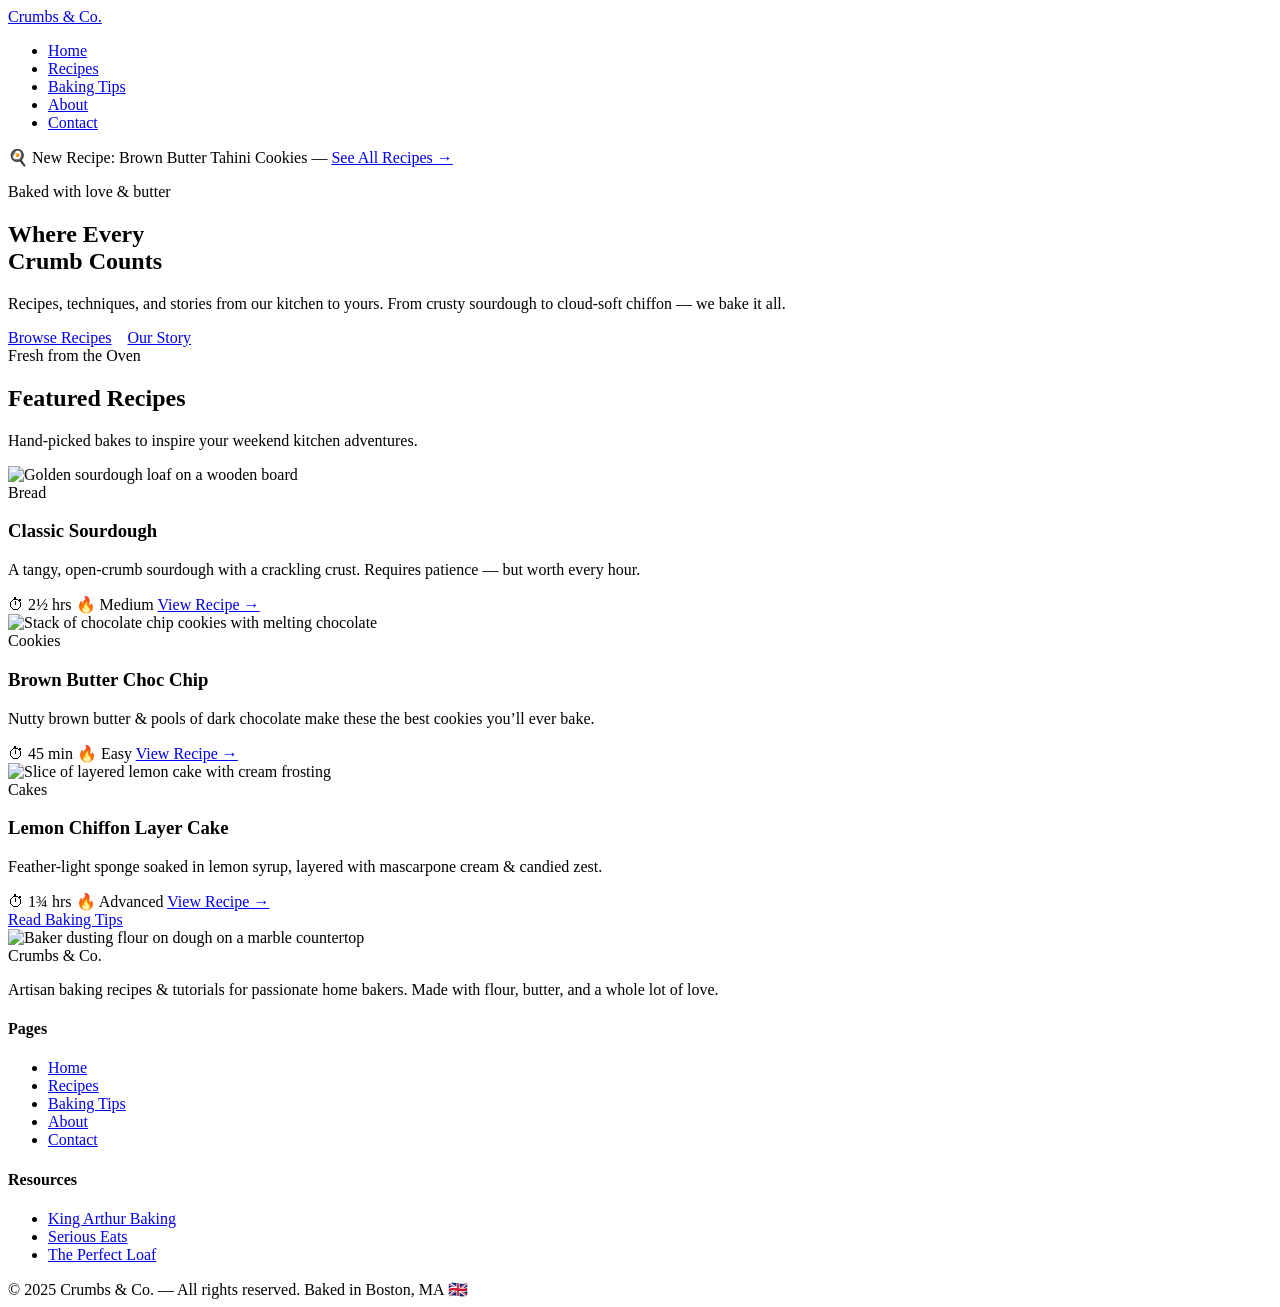
==== index.html @ 036ce7d6 "Add files via upload" ====
<!DOCTYPE html>
<!-- index.html — Homepage for Crumbs & Co. baking website -->
<html lang="en">
<head>
  <!-- Viewport meta tag for responsive/accessible design -->
  <meta charset="UTF-8" />
  <meta name="viewport" content="width=device-width, initial-scale=1.0" />
  <meta name="description" content="Crumbs &amp; Co. &mdash; Artisan baking recipes, tips, and tutorials for home bakers." />
  <title>Crumbs &amp; Co. &mdash; Home</title>

  <!-- External CSS only — no embedded or inline styles -->
  <link rel="stylesheet" href="style.css" />
</head>
<body>

  <!-- ===== SITE HEADER & NAVIGATION BAR ===== -->
  <!-- Working navigation bar linking to all pages -->
  <header class="site-header">
    <nav class="nav" aria-label="Main navigation">
      <!-- Internal link to homepage (logo) -->
      <a href="index.html" class="nav__logo">Crumbs &amp; Co.</a>

      <ul class="nav__links" role="list">
        <!-- Internal links to all subpages -->
        <li><a href="index.html" class="active" aria-current="page">Home</a></li>
        <li><a href="recipes.html">Recipes</a></li>
        <li><a href="tips.html">Baking Tips</a></li>
        <li><a href="about.html">About</a></li>
        <li><a href="contact.html">Contact</a></li>
      </ul>
    </nav>
  </header>

  <!-- ===== ANNOUNCEMENT BANNER ===== -->
  <!-- Uses special character reference &mdash; -->
  <div class="callout-banner" role="banner">
    &#127859; New Recipe: Brown Butter Tahini Cookies &mdash;
    <a href="recipes.html">See All Recipes &rarr;</a>
  </div>

  <!-- ===== HERO SECTION ===== -->
  <section class="hero" aria-label="Welcome">
    <div class="hero__inner">
      <!-- Special character: &amp; used in tagline -->
      <p class="hero__eyebrow">Baked with love &amp; butter</p>
      <h1>Where Every<br />Crumb Counts</h1>
      <p class="hero__sub">
        Recipes, techniques, and stories from our kitchen to yours.
        From crusty sourdough to cloud-soft chiffon &mdash; we bake it all.
      </p>
      <!-- Internal link button -->
      <a href="recipes.html" class="btn">Browse Recipes</a>
      &nbsp;&nbsp;
      <!-- Internal link button -->
      <a href="about.html" class="btn btn--outline" style="">Our Story</a>
    </div>
  </section>

  <!-- ===== MAIN CONTENT ===== -->
  <main id="main-content">

    <!-- Featured Recipes Section -->
    <section class="section">
      <div class="container">
        <div class="section-header">
          <span class="section-header__label">Fresh from the Oven</span>
          <h2>Featured Recipes</h2>
          <p>Hand-picked bakes to inspire your weekend kitchen adventures.</p>
        </div>

        <!-- Card grid — content blocks positioned using CSS grid -->
        <div class="card-grid">

          <!-- Recipe Card 1 — uses Unsplash image -->
          <article class="card">
            <div class="card__img-wrap">
              <img
                class="card__img"
                src="https://images.unsplash.com/photo-1509440159596-0249088772ff?w=600&q=80"
                alt="Golden sourdough loaf on a wooden board"
              />
            </div>
            <div class="card__body">
              <span class="card__tag">Bread</span>
              <h3 class="card__title">Classic Sourdough</h3>
              <p class="card__desc">
                A tangy, open-crumb sourdough with a crackling crust.
                Requires patience &mdash; but worth every hour.
              </p>
              <div class="card__meta">
                <!-- Special character: &frac12; for ½ -->
                <span>&#9201; 2&frac12; hrs</span>
                <span>&#128293; Medium</span>
                <!-- Internal link to Recipes page -->
                <a href="recipes.html">View Recipe &rarr;</a>
              </div>
            </div>
          </article>

          <!-- Recipe Card 2 -->
          <article class="card">
            <div class="card__img-wrap">
              <img
                class="card__img"
                src="https://images.unsplash.com/photo-1558961363-fa8fdf82db35?w=600&q=80"
                alt="Stack of chocolate chip cookies with melting chocolate"
              />
            </div>
            <div class="card__body">
              <span class="card__tag">Cookies</span>
              <h3 class="card__title">Brown Butter Choc Chip</h3>
              <p class="card__desc">
                Nutty brown butter &amp; pools of dark chocolate make these
                the best cookies you&rsquo;ll ever bake.
              </p>
              <div class="card__meta">
                <span>&#9201; 45 min</span>
                <span>&#128293; Easy</span>
                <a href="recipes.html">View Recipe &rarr;</a>
              </div>
            </div>
          </article>

          <!-- Recipe Card 3 -->
          <article class="card">
            <div class="card__img-wrap">
              <img
                class="card__img"
                src="https://images.unsplash.com/photo-1565958011703-44f9829ba187?w=600&q=80"
                alt="Slice of layered lemon cake with cream frosting"
              />
            </div>
            <div class="card__body">
              <span class="card__tag">Cakes</span>
              <h3 class="card__title">Lemon Chiffon Layer Cake</h3>
              <p class="card__desc">
                Feather-light sponge soaked in lemon syrup, layered with
                mascarpone cream &amp; candied zest.
              </p>
              <div class="card__meta">
                <!-- Special character: &frac34; for ¾ -->
                <span>&#9201; 1&frac34; hrs</span>
                <span>&#128293; Advanced</span>
                <a href="recipes.html">View Recipe &rarr;</a>
              </div>
            </div>
          </article>

        </div><!-- /.card-grid -->
      </div>
    </section>

    
            <!-- Internal link -->
            <a href="tips.html" class="btn">Read Baking Tips</a>
          </div>
          <div>
            <img
              src="https://images.unsplash.com/photo-1556909211-36987daf7b4d?w=700&q=80"
              alt="Baker dusting flour on dough on a marble countertop"
            />
          </div>
        </div>
      </div>
    </section>
    

  <!-- ===== SITE FOOTER ===== -->
  <footer class="site-footer">
    <div class="footer-grid">
      <!-- Brand blurb -->
      <div class="footer-brand">
        <span class="footer-brand__logo">Crumbs &amp; Co.</span>
        <p>Artisan baking recipes &amp; tutorials for passionate home bakers.
           Made with flour, butter, and a whole lot of love.</p>
      </div>
      <!-- Internal navigation links in footer -->
      <div class="footer-col">
        <h4>Pages</h4>
        <ul>
          <li><a href="index.html">Home</a></li>
          <li><a href="recipes.html">Recipes</a></li>
          <li><a href="tips.html">Baking Tips</a></li>
          <li><a href="about.html">About</a></li>
          <li><a href="contact.html">Contact</a></li>
        </ul>
      </div>
      <!-- External resource links -->
      <div class="footer-col">
        <h4>Resources</h4>
        <ul>
          <li>
            <a href="https://www.kingarthurbaking.com" target="_blank" rel="noopener noreferrer">
              King Arthur Baking
            </a>
          </li>
          <li>
            <a href="https://www.seriouseats.com/baking" target="_blank" rel="noopener noreferrer">
              Serious Eats
            </a>
          </li>
          <li>
            <a href="https://www.theperfectloaf.com" target="_blank" rel="noopener noreferrer">
              The Perfect Loaf
            </a>
          </li>
        </ul>
      </div>
    </div>
    <div class="footer-bottom">
      <!-- Special characters: &copy; and &mdash; -->
      <span>&copy; 2025 Crumbs &amp; Co. &mdash; All rights reserved.</span>
      <span>Baked in Boston, MA &#127468;&#127463;</span>
    </div>
  </footer>

</body>
</html>
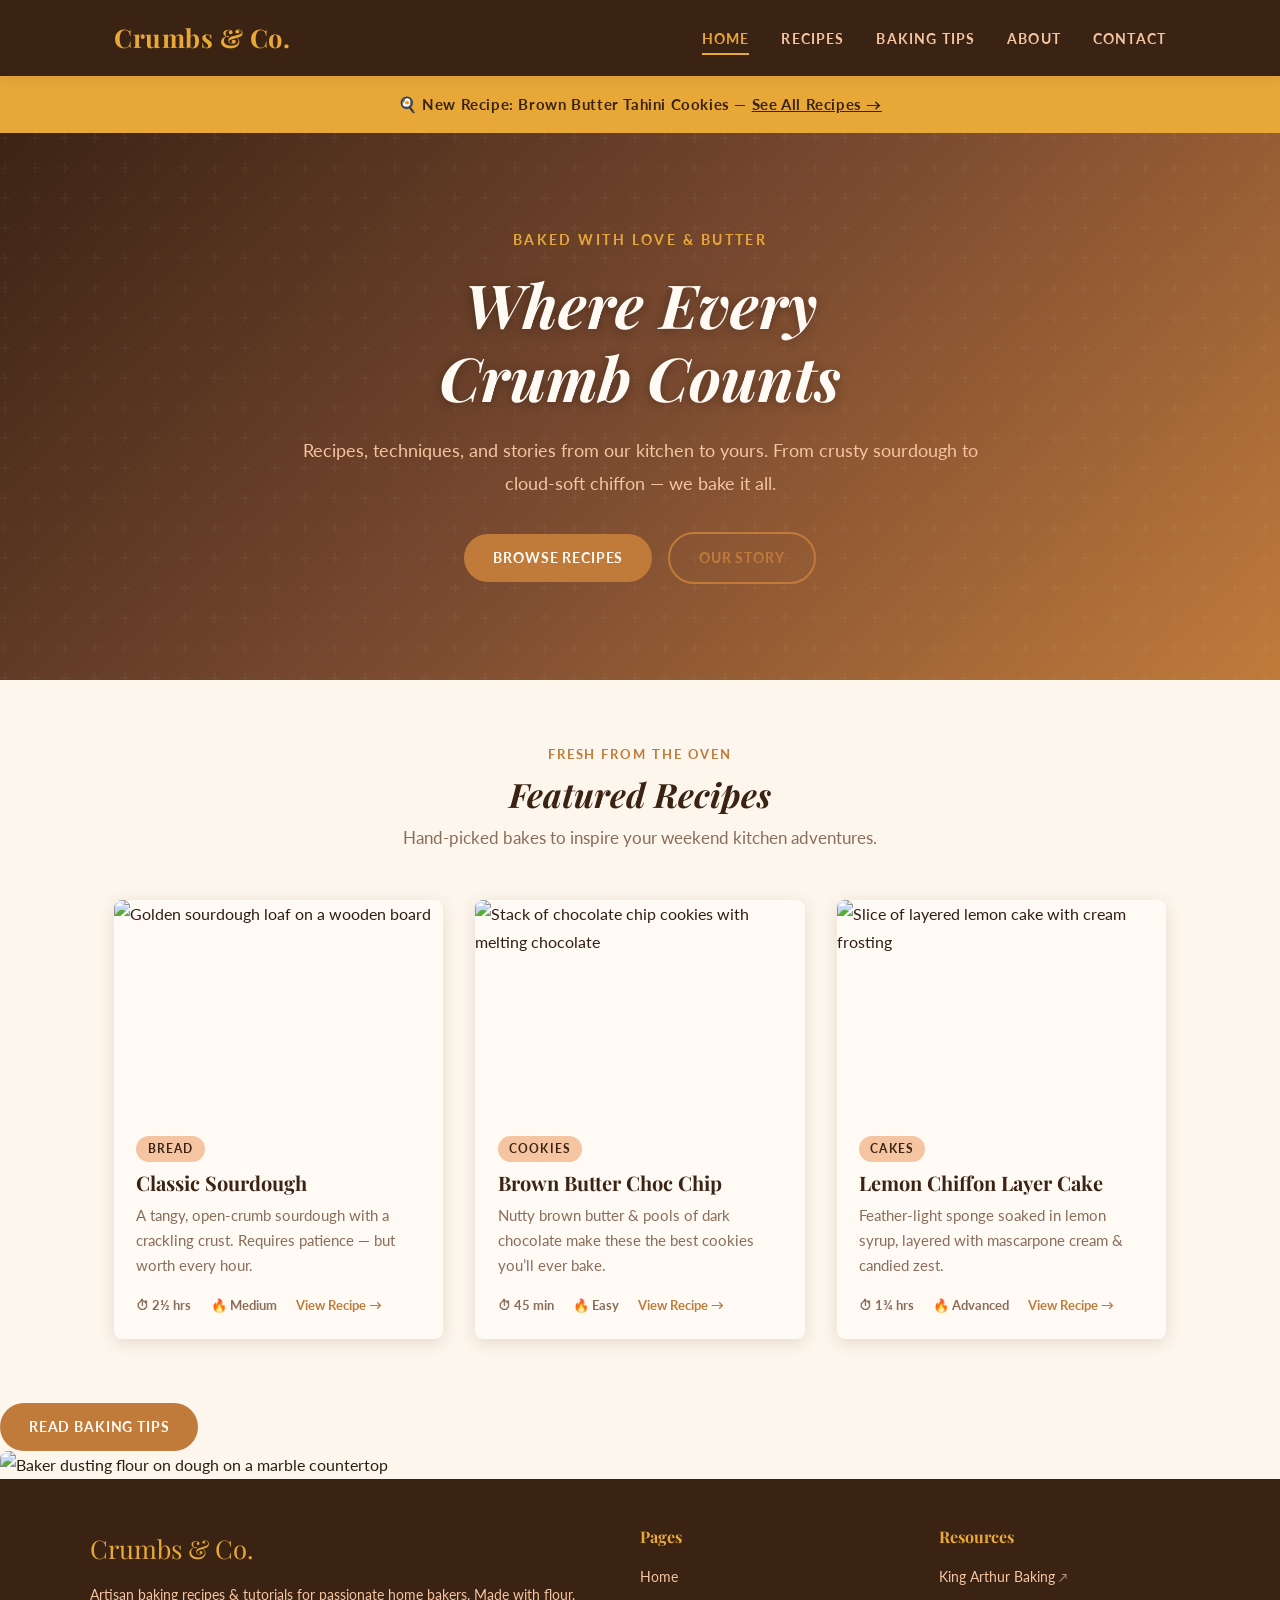
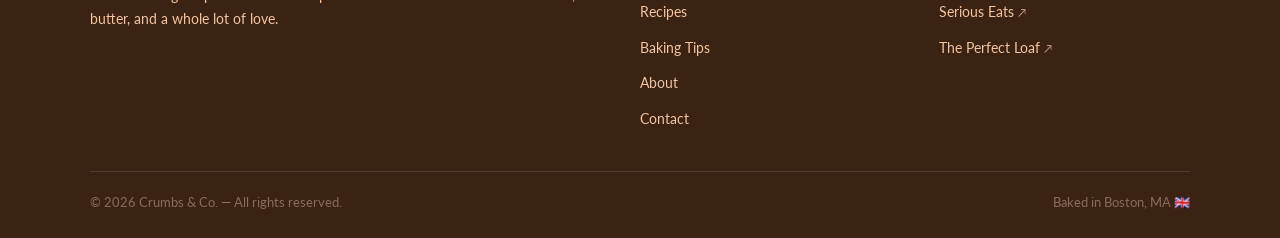
==== commit ca7b8f51: "Update copyright year from 2025 to 2026" ====
--- a/index.html
+++ b/index.html
@@ -209,7 +209,7 @@
     </div>
     <div class="footer-bottom">
       <!-- Special characters: &copy; and &mdash; -->
-      <span>&copy; 2025 Crumbs &amp; Co. &mdash; All rights reserved.</span>
+      <span>&copy; 2026 Crumbs &amp; Co. &mdash; All rights reserved.</span>
       <span>Baked in Boston, MA &#127468;&#127463;</span>
     </div>
   </footer>
--- a/style.css
+++ b/style.css
@@ -0,0 +1,826 @@
+/* ============================================
+   CRUMBS & CO. — Main Stylesheet
+   External CSS file used by all pages
+   ============================================ */
+
+/* ---------- Google Fonts Import ---------- */
+@import url('https://fonts.googleapis.com/css2?family=Playfair+Display:ital,wght@0,400;0,700;1,400&family=Lato:wght@300;400;700&display=swap');
+
+/* ---------- CSS Variables (Design Tokens) ---------- */
+:root {
+  --cream:      #fdf6ec;
+  --warm-white: #fffaf4;
+  --brown:      #5c3d2e;
+  --dark-brown: #3b2314;
+  --caramel:    #c07b3b;
+  --gold:       #e8a838;
+  --blush:      #f5c4a1;
+  --text:       #2e1e14;
+  --muted:      #8a6c5a;
+  --border:     #e0cbba;
+  --shadow:     rgba(92, 61, 46, 0.15);
+  --font-display: 'Playfair Display', Georgia, serif;
+  --font-body:    'Lato', Helvetica, sans-serif;
+  --max-width: 1100px;
+  --radius: 8px;
+  --transition: 0.25s ease;
+}
+
+/* ---------- Reset & Base ---------- */
+*, *::before, *::after {
+  box-sizing: border-box;
+  margin: 0;
+  padding: 0;
+}
+
+html {
+  /* Viewport meta is in each HTML file; font-size set here */
+  font-size: 16px;
+  scroll-behavior: smooth;
+}
+
+body {
+  font-family: var(--font-body);
+  background-color: var(--cream);
+  color: var(--text);
+  line-height: 1.7;
+  min-height: 100vh;
+  display: flex;
+  flex-direction: column;
+}
+
+img {
+  max-width: 100%;
+  height: auto;
+  display: block;
+  border-radius: var(--radius);
+}
+
+a {
+  color: var(--caramel);
+  text-decoration: none;
+  transition: color var(--transition);
+}
+
+/* Hover pseudo-class — accessibility requirement */
+a:hover {
+  color: var(--dark-brown);
+  text-decoration: underline;
+}
+
+ul {
+  list-style: none;
+}
+
+/* ---------- Typography ---------- */
+h1, h2, h3, h4 {
+  font-family: var(--font-display);
+  color: var(--dark-brown);
+  line-height: 1.2;
+}
+
+h1 { font-size: 3rem; }
+h2 { font-size: 2.1rem; margin-bottom: 0.5rem; }
+h3 { font-size: 1.5rem; margin-bottom: 0.4rem; }
+h4 { font-size: 1.15rem; }
+
+p { margin-bottom: 1rem; }
+
+/* ---------- Layout Utilities ---------- */
+.container {
+  max-width: var(--max-width);
+  margin: 0 auto;
+  padding: 0 1.5rem;
+}
+
+.section {
+  padding: 4rem 0;
+}
+
+.section--alt {
+  background-color: var(--warm-white);
+}
+
+/* ---------- Navigation Bar ---------- */
+/* Working navigation bar that links to all pages */
+.site-header {
+  background-color: var(--dark-brown);
+  position: sticky;
+  top: 0;
+  z-index: 100;
+  box-shadow: 0 2px 12px var(--shadow);
+}
+
+.nav {
+  display: flex;
+  align-items: center;
+  justify-content: space-between;
+  padding: 1rem 1.5rem;
+  max-width: var(--max-width);
+  margin: 0 auto;
+}
+
+/* Site logo / brand */
+.nav__logo {
+  font-family: var(--font-display);
+  font-size: 1.6rem;
+  color: var(--gold);
+  font-weight: 700;
+  letter-spacing: 0.02em;
+}
+
+.nav__logo:hover {
+  color: var(--blush);
+  text-decoration: none;
+}
+
+/* Nav links list */
+.nav__links {
+  display: flex;
+  gap: 2rem;
+  align-items: center;
+}
+
+.nav__links a {
+  color: var(--blush);
+  font-family: var(--font-body);
+  font-weight: 700;
+  font-size: 0.9rem;
+  letter-spacing: 0.08em;
+  text-transform: uppercase;
+  padding: 0.4rem 0;
+  border-bottom: 2px solid transparent;
+  transition: color var(--transition), border-color var(--transition);
+}
+
+/* Hover state for nav links */
+.nav__links a:hover {
+  color: var(--gold);
+  border-bottom-color: var(--gold);
+  text-decoration: none;
+}
+
+/* Active page indicator */
+.nav__links a.active {
+  color: var(--gold);
+  border-bottom-color: var(--gold);
+}
+
+/* ---------- Buttons ---------- */
+.btn {
+  display: inline-block;
+  background-color: var(--caramel);
+  color: var(--warm-white);
+  font-family: var(--font-body);
+  font-weight: 700;
+  font-size: 0.9rem;
+  letter-spacing: 0.06em;
+  text-transform: uppercase;
+  padding: 0.75rem 1.8rem;
+  border-radius: 40px;
+  border: none;
+  cursor: pointer;
+  transition: background-color var(--transition), transform var(--transition), box-shadow var(--transition);
+}
+
+/* Hover pseudo-class for buttons */
+.btn:hover {
+  background-color: var(--dark-brown);
+  color: var(--gold);
+  transform: translateY(-2px);
+  box-shadow: 0 6px 18px var(--shadow);
+  text-decoration: none;
+}
+
+.btn--outline {
+  background-color: transparent;
+  border: 2px solid var(--caramel);
+  color: var(--caramel);
+}
+
+.btn--outline:hover {
+  background-color: var(--caramel);
+  color: var(--warm-white);
+}
+
+/* ---------- Hero Section (Homepage) ---------- */
+.hero {
+  background: linear-gradient(135deg, var(--dark-brown) 0%, #7a4a30 50%, var(--caramel) 100%);
+  color: var(--warm-white);
+  padding: 6rem 1.5rem;
+  text-align: center;
+  position: relative;
+  overflow: hidden;
+}
+
+/* Decorative grain texture overlay */
+.hero::before {
+  content: '';
+  position: absolute;
+  inset: 0;
+  background-image: url("data:image/svg+xml,%3Csvg width='60' height='60' viewBox='0 0 60 60' xmlns='http://www.w3.org/2000/svg'%3E%3Cg fill='none' fill-rule='evenodd'%3E%3Cg fill='%23ffffff' fill-opacity='0.03'%3E%3Cpath d='M36 34v-4h-2v4h-4v2h4v4h2v-4h4v-2h-4zm0-30V0h-2v4h-4v2h4v4h2V6h4V4h-4zM6 34v-4H4v4H0v2h4v4h2v-4h4v-2H6zM6 4V0H4v4H0v2h4v4h2V6h4V4H6z'/%3E%3C/g%3E%3C/g%3E%3C/svg%3E");
+  pointer-events: none;
+}
+
+.hero__inner {
+  position: relative;
+  max-width: 700px;
+  margin: 0 auto;
+}
+
+.hero__eyebrow {
+  font-family: var(--font-body);
+  font-size: 0.85rem;
+  letter-spacing: 0.18em;
+  text-transform: uppercase;
+  color: var(--gold);
+  margin-bottom: 1rem;
+  font-weight: 700;
+}
+
+.hero h1 {
+  color: var(--warm-white);
+  font-size: 3.8rem;
+  font-style: italic;
+  margin-bottom: 1.2rem;
+  text-shadow: 0 2px 12px rgba(0,0,0,0.3);
+}
+
+.hero__sub {
+  font-size: 1.15rem;
+  color: var(--blush);
+  margin-bottom: 2rem;
+  line-height: 1.8;
+}
+
+/* ---------- Card Grid ---------- */
+/* Used on homepage featured recipes and recipes page */
+.card-grid {
+  display: grid;
+  grid-template-columns: repeat(auto-fill, minmax(300px, 1fr));
+  gap: 2rem;
+}
+
+.card {
+  background: var(--warm-white);
+  border-radius: var(--radius);
+  overflow: hidden;
+  box-shadow: 0 4px 16px var(--shadow);
+  transition: transform var(--transition), box-shadow var(--transition);
+}
+
+/* Hover lift effect on cards */
+.card:hover {
+  transform: translateY(-6px);
+  box-shadow: 0 12px 28px var(--shadow);
+}
+
+.card__img {
+  width: 100%;
+  height: 210px;
+  object-fit: cover;
+  border-radius: 0;
+  transition: transform 0.4s ease;
+}
+
+.card:hover .card__img {
+  transform: scale(1.04);
+}
+
+.card__img-wrap {
+  overflow: hidden;
+}
+
+.card__body {
+  padding: 1.4rem;
+}
+
+.card__tag {
+  display: inline-block;
+  background: var(--blush);
+  color: var(--dark-brown);
+  font-size: 0.72rem;
+  font-weight: 700;
+  letter-spacing: 0.1em;
+  text-transform: uppercase;
+  padding: 0.2rem 0.7rem;
+  border-radius: 20px;
+  margin-bottom: 0.6rem;
+}
+
+.card__title {
+  font-family: var(--font-display);
+  font-size: 1.25rem;
+  color: var(--dark-brown);
+  margin-bottom: 0.5rem;
+}
+
+.card__desc {
+  font-size: 0.92rem;
+  color: var(--muted);
+  margin-bottom: 1rem;
+}
+
+.card__meta {
+  display: flex;
+  gap: 1.2rem;
+  font-size: 0.82rem;
+  color: var(--muted);
+  font-weight: 700;
+}
+
+/* ---------- Section Header (centered title blocks) ---------- */
+.section-header {
+  text-align: center;
+  margin-bottom: 3rem;
+}
+
+.section-header__label {
+  display: block;
+  font-size: 0.8rem;
+  letter-spacing: 0.15em;
+  text-transform: uppercase;
+  color: var(--caramel);
+  font-weight: 700;
+  margin-bottom: 0.5rem;
+}
+
+.section-header h2 {
+  font-style: italic;
+}
+
+.section-header p {
+  color: var(--muted);
+  font-size: 1.05rem;
+  max-width: 560px;
+  margin: 0.6rem auto 0;
+}
+
+/* ---------- Two-Column Layout (About / Tips) ---------- */
+/* Content blocks positioned using CSS */
+.two-col {
+  display: grid;
+  grid-template-columns: 1fr 1fr;
+  gap: 3.5rem;
+  align-items: center;
+}
+
+.two-col--reverse {
+  direction: rtl;
+}
+
+.two-col--reverse > * {
+  direction: ltr;
+}
+
+/* ---------- Recipe Detail Page ---------- */
+.recipe-hero {
+  background: var(--dark-brown);
+  color: var(--warm-white);
+  padding: 3.5rem 1.5rem;
+}
+
+.recipe-hero h1 {
+  color: var(--gold);
+  font-style: italic;
+  margin-bottom: 0.6rem;
+}
+
+.recipe-hero p {
+  color: var(--blush);
+  font-size: 1.1rem;
+  max-width: 600px;
+}
+
+.recipe-meta-bar {
+  display: flex;
+  flex-wrap: wrap;
+  gap: 2rem;
+  margin-top: 1.5rem;
+}
+
+.recipe-meta-bar__item {
+  text-align: center;
+}
+
+.recipe-meta-bar__label {
+  display: block;
+  font-size: 0.7rem;
+  text-transform: uppercase;
+  letter-spacing: 0.1em;
+  color: var(--blush);
+  font-weight: 700;
+}
+
+.recipe-meta-bar__value {
+  font-family: var(--font-display);
+  font-size: 1.3rem;
+  color: var(--gold);
+}
+
+/* Recipe two-col layout */
+.recipe-layout {
+  display: grid;
+  grid-template-columns: 300px 1fr;
+  gap: 3rem;
+  align-items: start;
+}
+
+/* Ingredients sidebar */
+.ingredients-box {
+  background: var(--warm-white);
+  border: 1px solid var(--border);
+  border-radius: var(--radius);
+  padding: 1.8rem;
+  position: sticky;
+  top: 80px;
+}
+
+.ingredients-box h3 {
+  margin-bottom: 1rem;
+  padding-bottom: 0.6rem;
+  border-bottom: 2px solid var(--border);
+}
+
+.ingredients-box li {
+  padding: 0.45rem 0;
+  border-bottom: 1px solid var(--border);
+  font-size: 0.95rem;
+  color: var(--text);
+}
+
+.ingredients-box li:last-child { border-bottom: none; }
+
+/* Steps list */
+.steps-list {
+  counter-reset: steps;
+}
+
+.step {
+  counter-increment: steps;
+  display: flex;
+  gap: 1.2rem;
+  margin-bottom: 2rem;
+}
+
+.step::before {
+  content: counter(steps);
+  min-width: 2.2rem;
+  height: 2.2rem;
+  background: var(--caramel);
+  color: var(--warm-white);
+  font-family: var(--font-display);
+  font-size: 1rem;
+  font-weight: 700;
+  border-radius: 50%;
+  display: flex;
+  align-items: center;
+  justify-content: center;
+  flex-shrink: 0;
+  margin-top: 0.15rem;
+}
+
+.step p { margin: 0; }
+
+/* ---------- Baking Tips Page ---------- */
+.tips-grid {
+  display: grid;
+  grid-template-columns: repeat(auto-fill, minmax(280px, 1fr));
+  gap: 1.8rem;
+}
+
+.tip-card {
+  background: var(--warm-white);
+  border-left: 4px solid var(--caramel);
+  border-radius: 0 var(--radius) var(--radius) 0;
+  padding: 1.4rem 1.6rem;
+  box-shadow: 0 2px 10px var(--shadow);
+  transition: border-color var(--transition), transform var(--transition);
+}
+
+/* Hover effect on tip cards */
+.tip-card:hover {
+  border-left-color: var(--gold);
+  transform: translateX(4px);
+}
+
+.tip-card__icon {
+  font-size: 1.8rem;
+  margin-bottom: 0.6rem;
+  display: block;
+}
+
+.tip-card h3 {
+  font-size: 1.1rem;
+  margin-bottom: 0.4rem;
+}
+
+.tip-card p {
+  font-size: 0.92rem;
+  color: var(--muted);
+  margin: 0;
+}
+
+/* ---------- Contact Page ---------- */
+.contact-layout {
+  display: grid;
+  grid-template-columns: 1fr 1.3fr;
+  gap: 4rem;
+  align-items: start;
+}
+
+.contact-info h2 {
+  font-style: italic;
+  margin-bottom: 1rem;
+}
+
+.contact-info p { color: var(--muted); }
+
+.contact-detail {
+  display: flex;
+  align-items: flex-start;
+  gap: 0.8rem;
+  margin: 1.2rem 0;
+}
+
+.contact-detail__icon {
+  font-size: 1.4rem;
+  margin-top: 0.1rem;
+}
+
+.contact-detail__text strong { display: block; }
+
+/* Form styling */
+.form-group {
+  margin-bottom: 1.4rem;
+}
+
+.form-group label {
+  display: block;
+  font-weight: 700;
+  font-size: 0.88rem;
+  text-transform: uppercase;
+  letter-spacing: 0.06em;
+  color: var(--dark-brown);
+  margin-bottom: 0.4rem;
+}
+
+.form-group input,
+.form-group textarea,
+.form-group select {
+  width: 100%;
+  padding: 0.75rem 1rem;
+  border: 1px solid var(--border);
+  border-radius: var(--radius);
+  font-family: var(--font-body);
+  font-size: 1rem;
+  background: var(--warm-white);
+  color: var(--text);
+  transition: border-color var(--transition), box-shadow var(--transition);
+}
+
+/* Hover/focus on form fields */
+.form-group input:hover,
+.form-group textarea:hover,
+.form-group select:hover {
+  border-color: var(--caramel);
+}
+
+.form-group input:focus,
+.form-group textarea:focus,
+.form-group select:focus {
+  outline: none;
+  border-color: var(--caramel);
+  box-shadow: 0 0 0 3px rgba(192, 123, 59, 0.15);
+}
+
+.form-group textarea { resize: vertical; min-height: 130px; }
+
+/* ---------- About Page ---------- */
+.about-hero {
+  background: linear-gradient(to right, var(--dark-brown), #6b4226);
+  padding: 4rem 1.5rem;
+  color: var(--warm-white);
+  text-align: center;
+}
+
+.about-hero h1 {
+  color: var(--gold);
+  font-style: italic;
+  font-size: 3.2rem;
+}
+
+.about-hero p {
+  color: var(--blush);
+  font-size: 1.1rem;
+  max-width: 560px;
+  margin: 0.8rem auto 0;
+}
+
+/* Team / baker profile cards */
+.profile-card {
+  text-align: center;
+  background: var(--warm-white);
+  border-radius: var(--radius);
+  padding: 2rem 1.5rem;
+  box-shadow: 0 4px 14px var(--shadow);
+  transition: transform var(--transition);
+}
+
+.profile-card:hover { transform: translateY(-4px); }
+
+.profile-card__avatar {
+  width: 110px;
+  height: 110px;
+  border-radius: 50%;
+  margin: 0 auto 1rem;
+  object-fit: cover;
+  border: 4px solid var(--blush);
+}
+
+.profile-card h3 { margin-bottom: 0.2rem; }
+
+.profile-card__role {
+  font-size: 0.82rem;
+  color: var(--caramel);
+  font-weight: 700;
+  text-transform: uppercase;
+  letter-spacing: 0.08em;
+  display: block;
+  margin-bottom: 0.8rem;
+}
+
+.profile-card p {
+  font-size: 0.92rem;
+  color: var(--muted);
+  margin: 0;
+}
+
+/* Values / mission block */
+.values-list {
+  display: grid;
+  grid-template-columns: 1fr 1fr;
+  gap: 1.5rem;
+}
+
+.value-item {
+  display: flex;
+  gap: 1rem;
+  align-items: flex-start;
+}
+
+.value-item__icon {
+  font-size: 1.6rem;
+  flex-shrink: 0;
+}
+
+/* ---------- Footer ---------- */
+.site-footer {
+  background-color: var(--dark-brown);
+  color: var(--blush);
+  padding: 3rem 1.5rem 1.5rem;
+  margin-top: auto;
+}
+
+.footer-grid {
+  max-width: var(--max-width);
+  margin: 0 auto;
+  display: grid;
+  grid-template-columns: 2fr 1fr 1fr;
+  gap: 3rem;
+  padding-bottom: 2rem;
+  border-bottom: 1px solid rgba(255,255,255,0.1);
+}
+
+.footer-brand__logo {
+  font-family: var(--font-display);
+  font-size: 1.6rem;
+  color: var(--gold);
+  display: block;
+  margin-bottom: 0.8rem;
+}
+
+.footer-brand p {
+  font-size: 0.9rem;
+  line-height: 1.7;
+  color: var(--blush);
+  margin: 0;
+}
+
+.footer-col h4 {
+  color: var(--gold);
+  font-family: var(--font-display);
+  font-size: 1rem;
+  margin-bottom: 1rem;
+}
+
+.footer-col li { margin-bottom: 0.5rem; }
+
+.footer-col a {
+  color: var(--blush);
+  font-size: 0.9rem;
+  transition: color var(--transition);
+}
+
+/* Hover for footer links */
+.footer-col a:hover {
+  color: var(--gold);
+  text-decoration: none;
+}
+
+.footer-bottom {
+  max-width: var(--max-width);
+  margin: 1.2rem auto 0;
+  display: flex;
+  justify-content: space-between;
+  align-items: center;
+  font-size: 0.82rem;
+  color: var(--muted);
+  flex-wrap: wrap;
+  gap: 0.5rem;
+}
+
+/* ---------- Special Characters & Measurement Styles ---------- */
+/* Used with HTML character references like &frac14; */
+.measure {
+  font-family: var(--font-display);
+  color: var(--caramel);
+  font-weight: 700;
+}
+
+/* ---------- Banner / Callout Strip ---------- */
+.callout-banner {
+  background: var(--gold);
+  color: var(--dark-brown);
+  text-align: center;
+  padding: 1rem 1.5rem;
+  font-weight: 700;
+  font-size: 0.95rem;
+  letter-spacing: 0.04em;
+}
+
+.callout-banner a {
+  color: var(--dark-brown);
+  text-decoration: underline;
+}
+
+.callout-banner a:hover { color: var(--brown); }
+
+/* ---------- Divider ---------- */
+.divider {
+  border: none;
+  border-top: 1px solid var(--border);
+  margin: 2rem 0;
+}
+
+/* ---------- Highlight / Pullquote ---------- */
+.pullquote {
+  border-left: 4px solid var(--gold);
+  padding: 1rem 1.5rem;
+  background: var(--warm-white);
+  border-radius: 0 var(--radius) var(--radius) 0;
+  font-family: var(--font-display);
+  font-size: 1.2rem;
+  font-style: italic;
+  color: var(--dark-brown);
+  margin: 2rem 0;
+}
+
+/* ---------- External Link Indicator ---------- */
+/* Subtle signal that a link opens outside the site */
+a[target="_blank"]::after {
+  content: " ↗";
+  font-size: 0.75em;
+  opacity: 0.7;
+}
+
+/* ---------- Responsive ---------- */
+@media (max-width: 768px) {
+  h1 { font-size: 2.2rem; }
+  h2 { font-size: 1.6rem; }
+  .hero h1 { font-size: 2.6rem; }
+
+  .nav__links {
+    gap: 1rem;
+  }
+
+  .nav__links a { font-size: 0.8rem; }
+
+  .two-col,
+  .recipe-layout,
+  .contact-layout,
+  .footer-grid {
+    grid-template-columns: 1fr;
+  }
+
+  .two-col--reverse { direction: ltr; }
+
+  .values-list { grid-template-columns: 1fr; }
+
+  .footer-grid { gap: 2rem; }
+}
+
+@media (max-width: 480px) {
+  .nav { flex-direction: column; gap: 0.8rem; text-align: center; }
+  .hero { padding: 4rem 1rem; }
+}
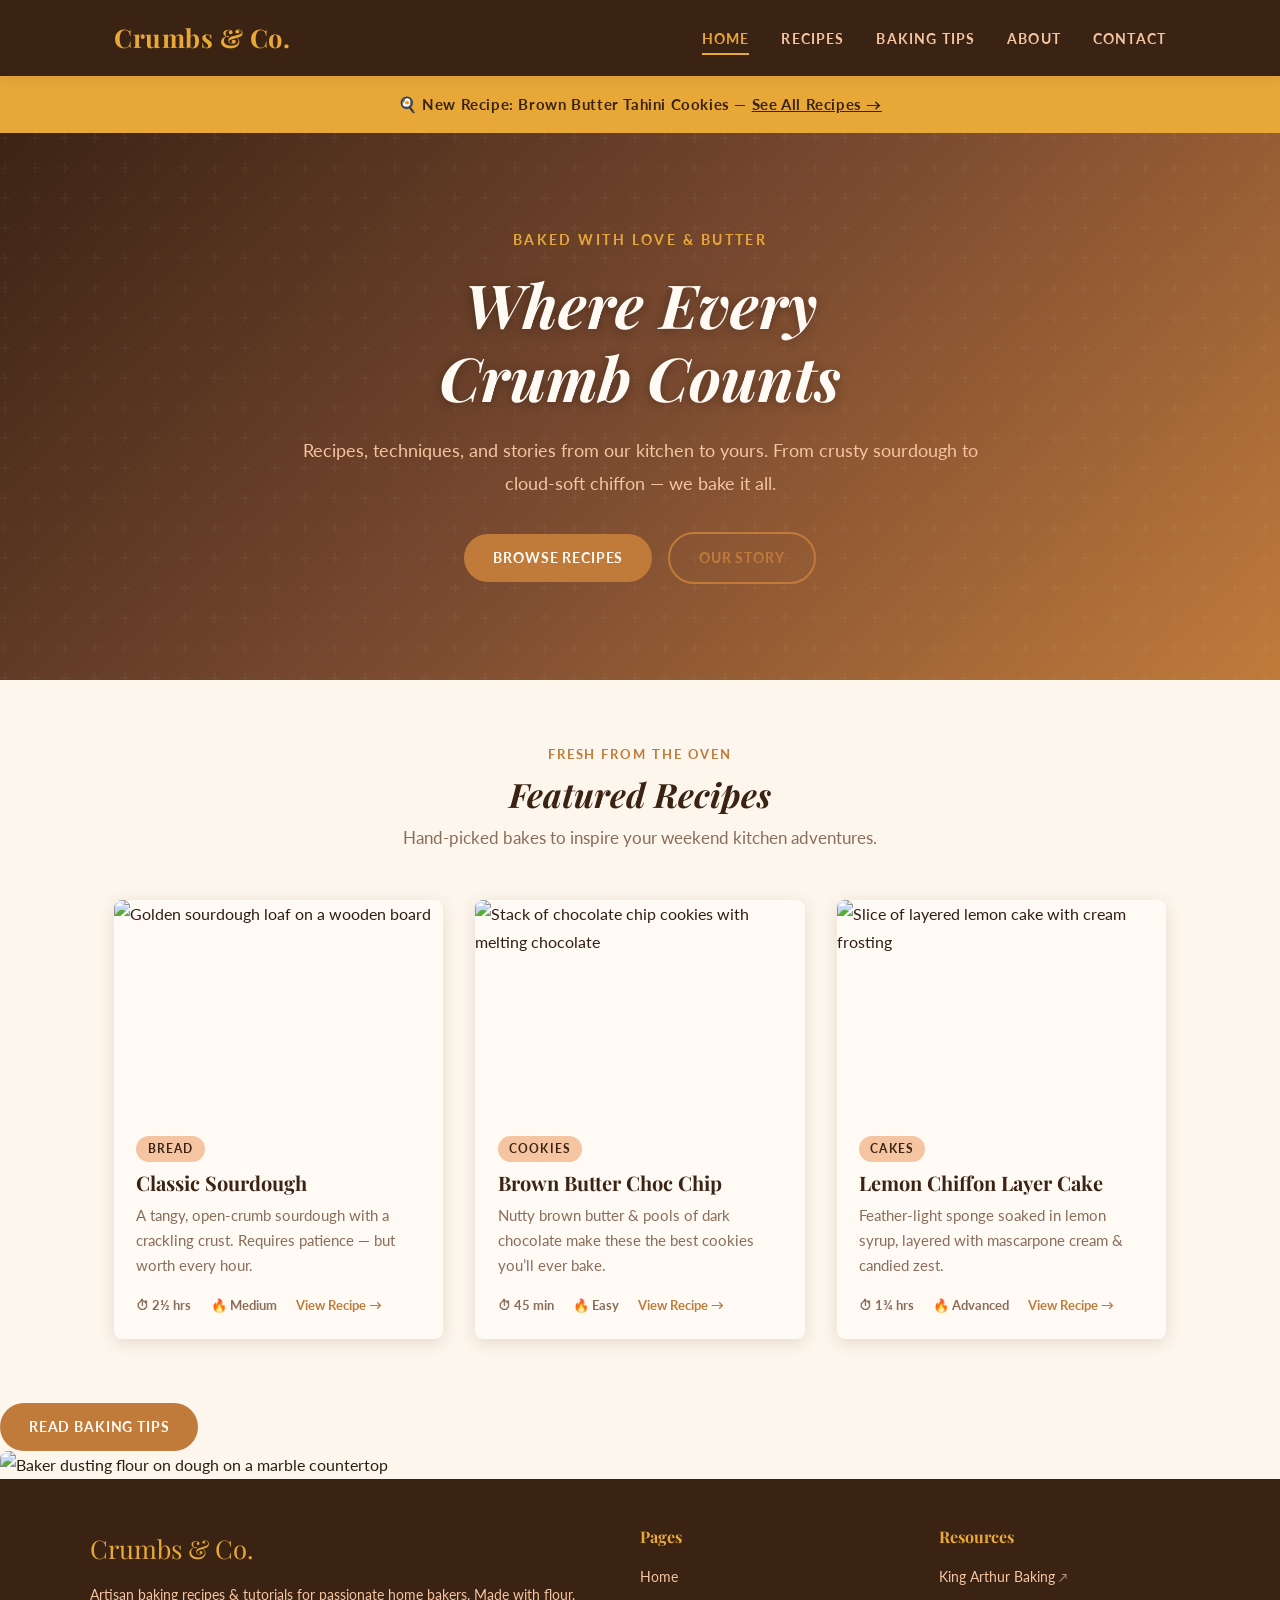
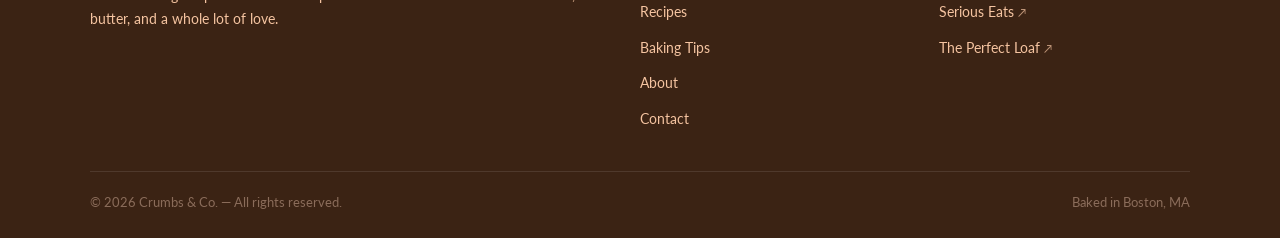
==== commit ab0ce6b8: "Update index.html" ====
--- a/index.html
+++ b/index.html
@@ -210,7 +210,7 @@
     <div class="footer-bottom">
       <!-- Special characters: &copy; and &mdash; -->
       <span>&copy; 2026 Crumbs &amp; Co. &mdash; All rights reserved.</span>
-      <span>Baked in Boston, MA &#127468;&#127463;</span>
+      <span>Baked in Boston, MA </span>
     </div>
   </footer>
 
--- a/style.css
+++ b/style.css
@@ -617,44 +617,6 @@
   margin: 0.8rem auto 0;
 }
 
-/* Team / baker profile cards */
-.profile-card {
-  text-align: center;
-  background: var(--warm-white);
-  border-radius: var(--radius);
-  padding: 2rem 1.5rem;
-  box-shadow: 0 4px 14px var(--shadow);
-  transition: transform var(--transition);
-}
-
-.profile-card:hover { transform: translateY(-4px); }
-
-.profile-card__avatar {
-  width: 110px;
-  height: 110px;
-  border-radius: 50%;
-  margin: 0 auto 1rem;
-  object-fit: cover;
-  border: 4px solid var(--blush);
-}
-
-.profile-card h3 { margin-bottom: 0.2rem; }
-
-.profile-card__role {
-  font-size: 0.82rem;
-  color: var(--caramel);
-  font-weight: 700;
-  text-transform: uppercase;
-  letter-spacing: 0.08em;
-  display: block;
-  margin-bottom: 0.8rem;
-}
-
-.profile-card p {
-  font-size: 0.92rem;
-  color: var(--muted);
-  margin: 0;
-}
 
 /* Values / mission block */
 .values-list {
@@ -741,7 +703,6 @@
 }
 
 /* ---------- Special Characters & Measurement Styles ---------- */
-/* Used with HTML character references like &frac14; */
 .measure {
   font-family: var(--font-display);
   color: var(--caramel);
@@ -787,7 +748,6 @@
 }
 
 /* ---------- External Link Indicator ---------- */
-/* Subtle signal that a link opens outside the site */
 a[target="_blank"]::after {
   content: " ↗";
   font-size: 0.75em;
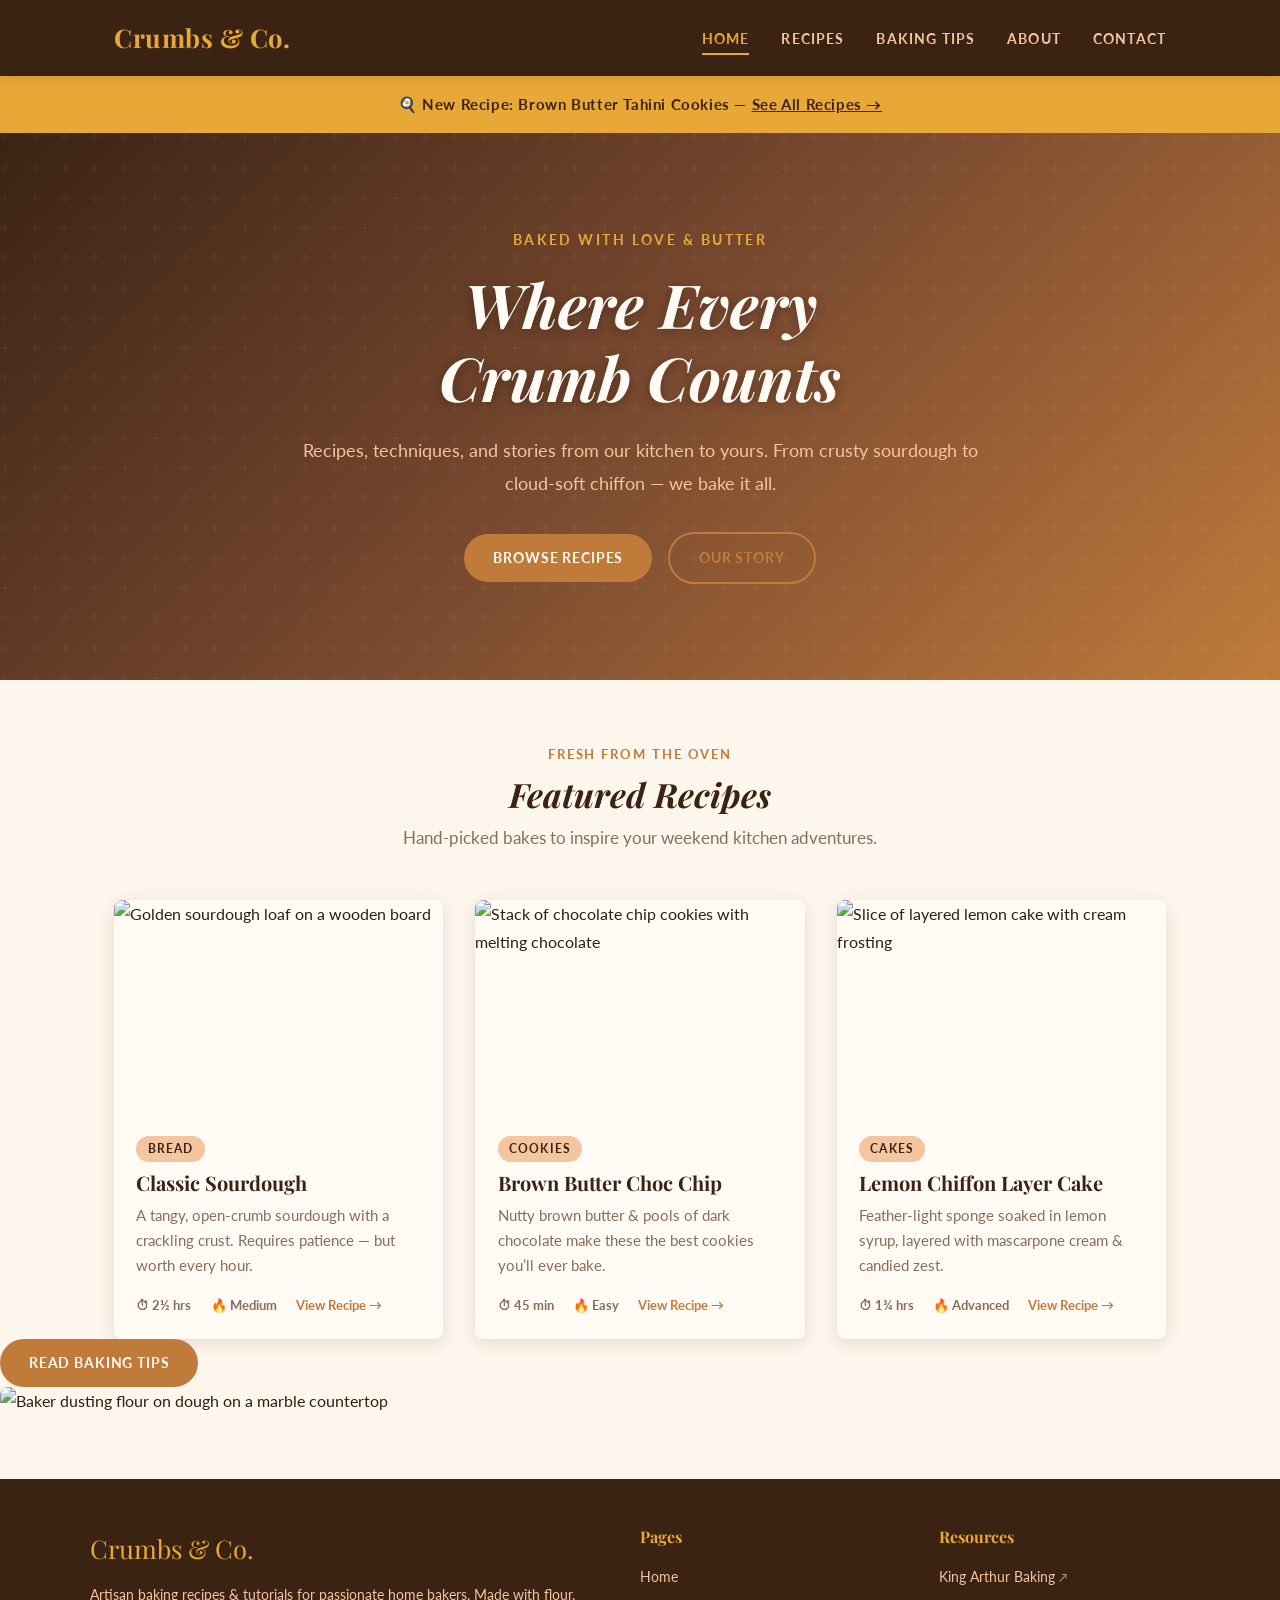
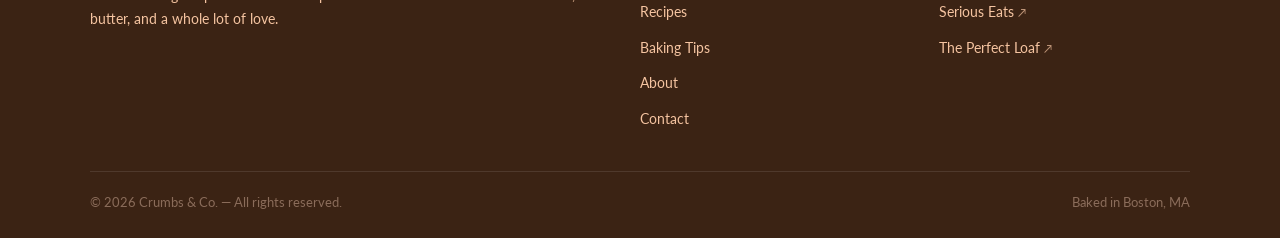
==== commit 46c310ed: "Update index.html" ====
--- a/index.html
+++ b/index.html
@@ -148,8 +148,6 @@
 
         </div><!-- /.card-grid -->
       </div>
-    </section>
-
     
             <!-- Internal link -->
             <a href="tips.html" class="btn">Read Baking Tips</a>
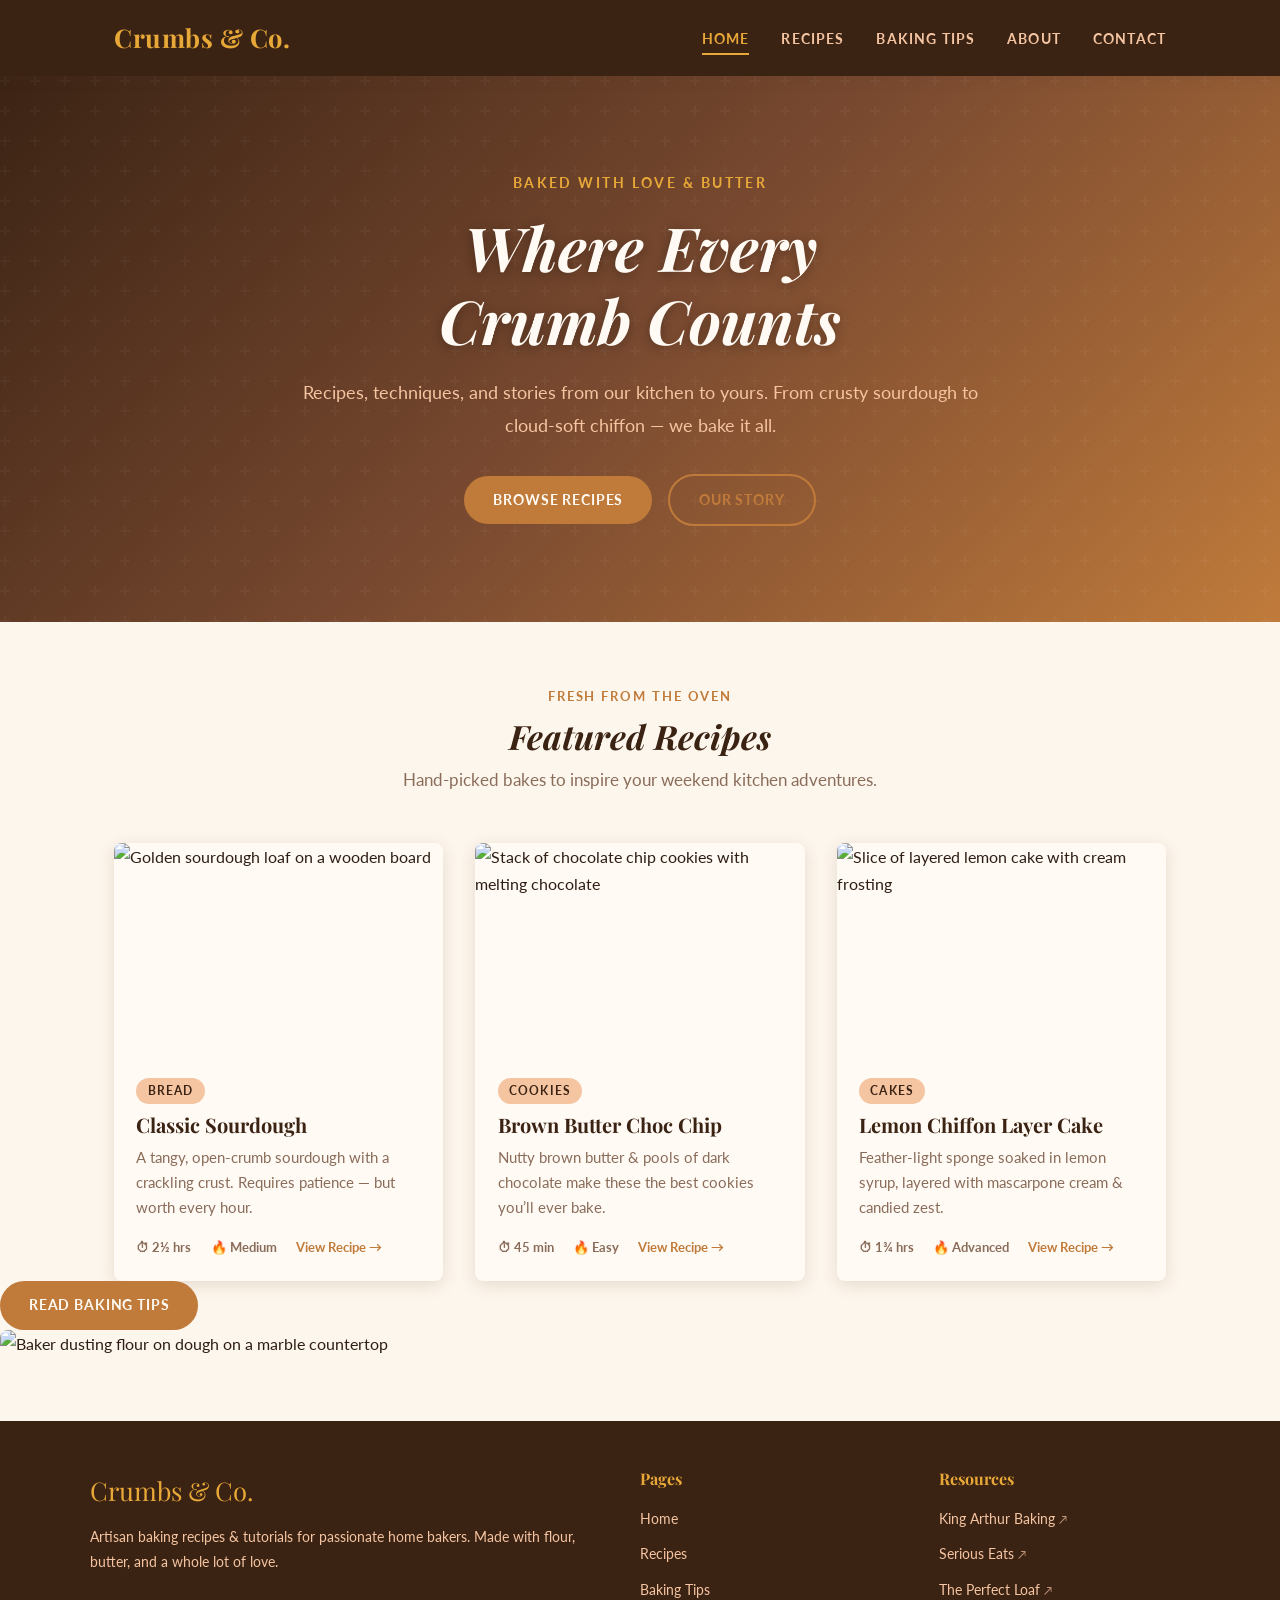
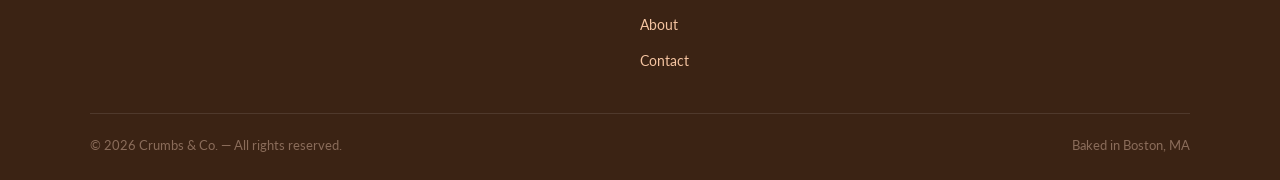
==== commit e33fcc85: "Clean up HTML comments in index.html Removed comments for site header, announcement banner, hero sec" ====
--- a/index.html
+++ b/index.html
@@ -8,16 +8,13 @@
   <meta name="description" content="Crumbs &amp; Co. &mdash; Artisan baking recipes, tips, and tutorials for home bakers." />
   <title>Crumbs &amp; Co. &mdash; Home</title>
 
-  <!-- External CSS only — no embedded or inline styles -->
   <link rel="stylesheet" href="style.css" />
 </head>
 <body>
 
-  <!-- ===== SITE HEADER & NAVIGATION BAR ===== -->
   <!-- Working navigation bar linking to all pages -->
   <header class="site-header">
     <nav class="nav" aria-label="Main navigation">
-      <!-- Internal link to homepage (logo) -->
       <a href="index.html" class="nav__logo">Crumbs &amp; Co.</a>
 
       <ul class="nav__links" role="list">
@@ -30,18 +27,8 @@
       </ul>
     </nav>
   </header>
-
-  <!-- ===== ANNOUNCEMENT BANNER ===== -->
-  <!-- Uses special character reference &mdash; -->
-  <div class="callout-banner" role="banner">
-    &#127859; New Recipe: Brown Butter Tahini Cookies &mdash;
-    <a href="recipes.html">See All Recipes &rarr;</a>
-  </div>
-
-  <!-- ===== HERO SECTION ===== -->
   <section class="hero" aria-label="Welcome">
     <div class="hero__inner">
-      <!-- Special character: &amp; used in tagline -->
       <p class="hero__eyebrow">Baked with love &amp; butter</p>
       <h1>Where Every<br />Crumb Counts</h1>
       <p class="hero__sub">
@@ -56,7 +43,7 @@
     </div>
   </section>
 
-  <!-- ===== MAIN CONTENT ===== -->
+  <!--MAIN CONTENT-->
   <main id="main-content">
 
     <!-- Featured Recipes Section -->
@@ -163,7 +150,7 @@
     </section>
     
 
-  <!-- ===== SITE FOOTER ===== -->
+  <!--SITE FOOTER-->
   <footer class="site-footer">
     <div class="footer-grid">
       <!-- Brand blurb -->
